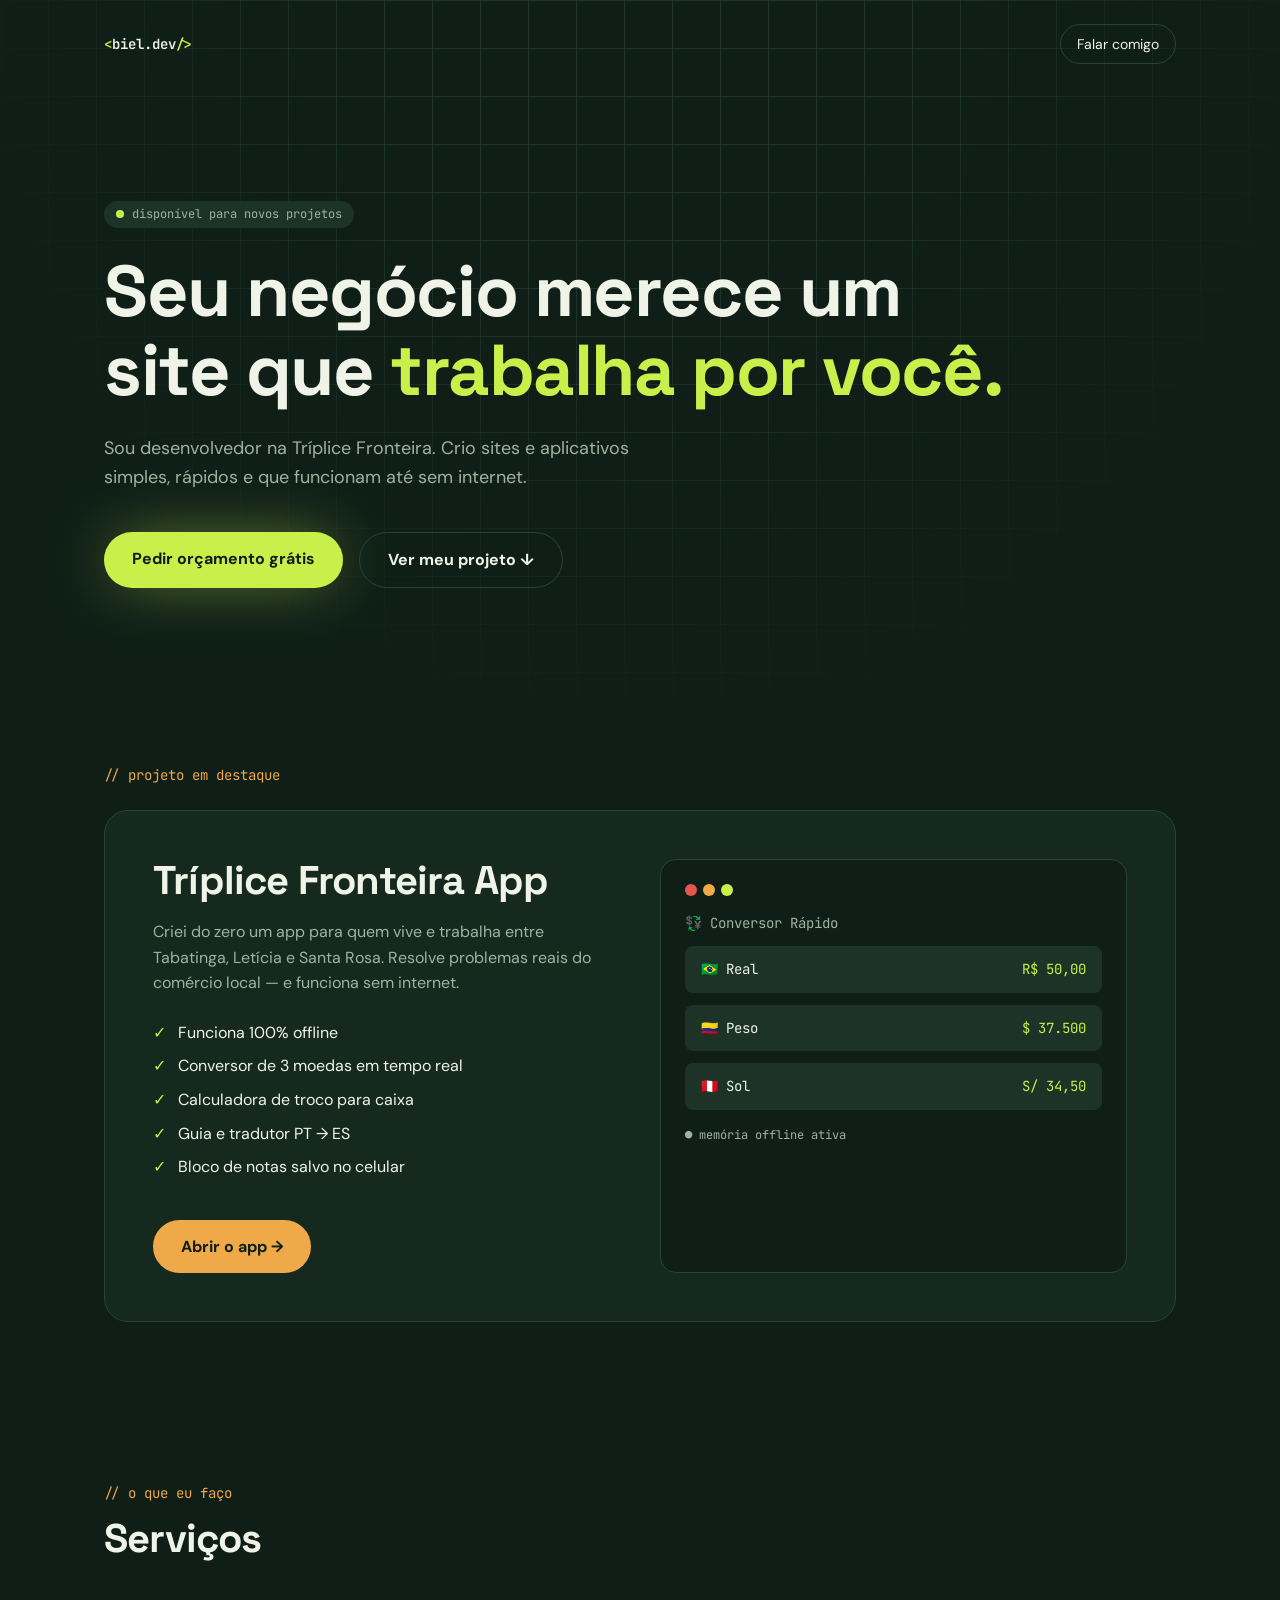
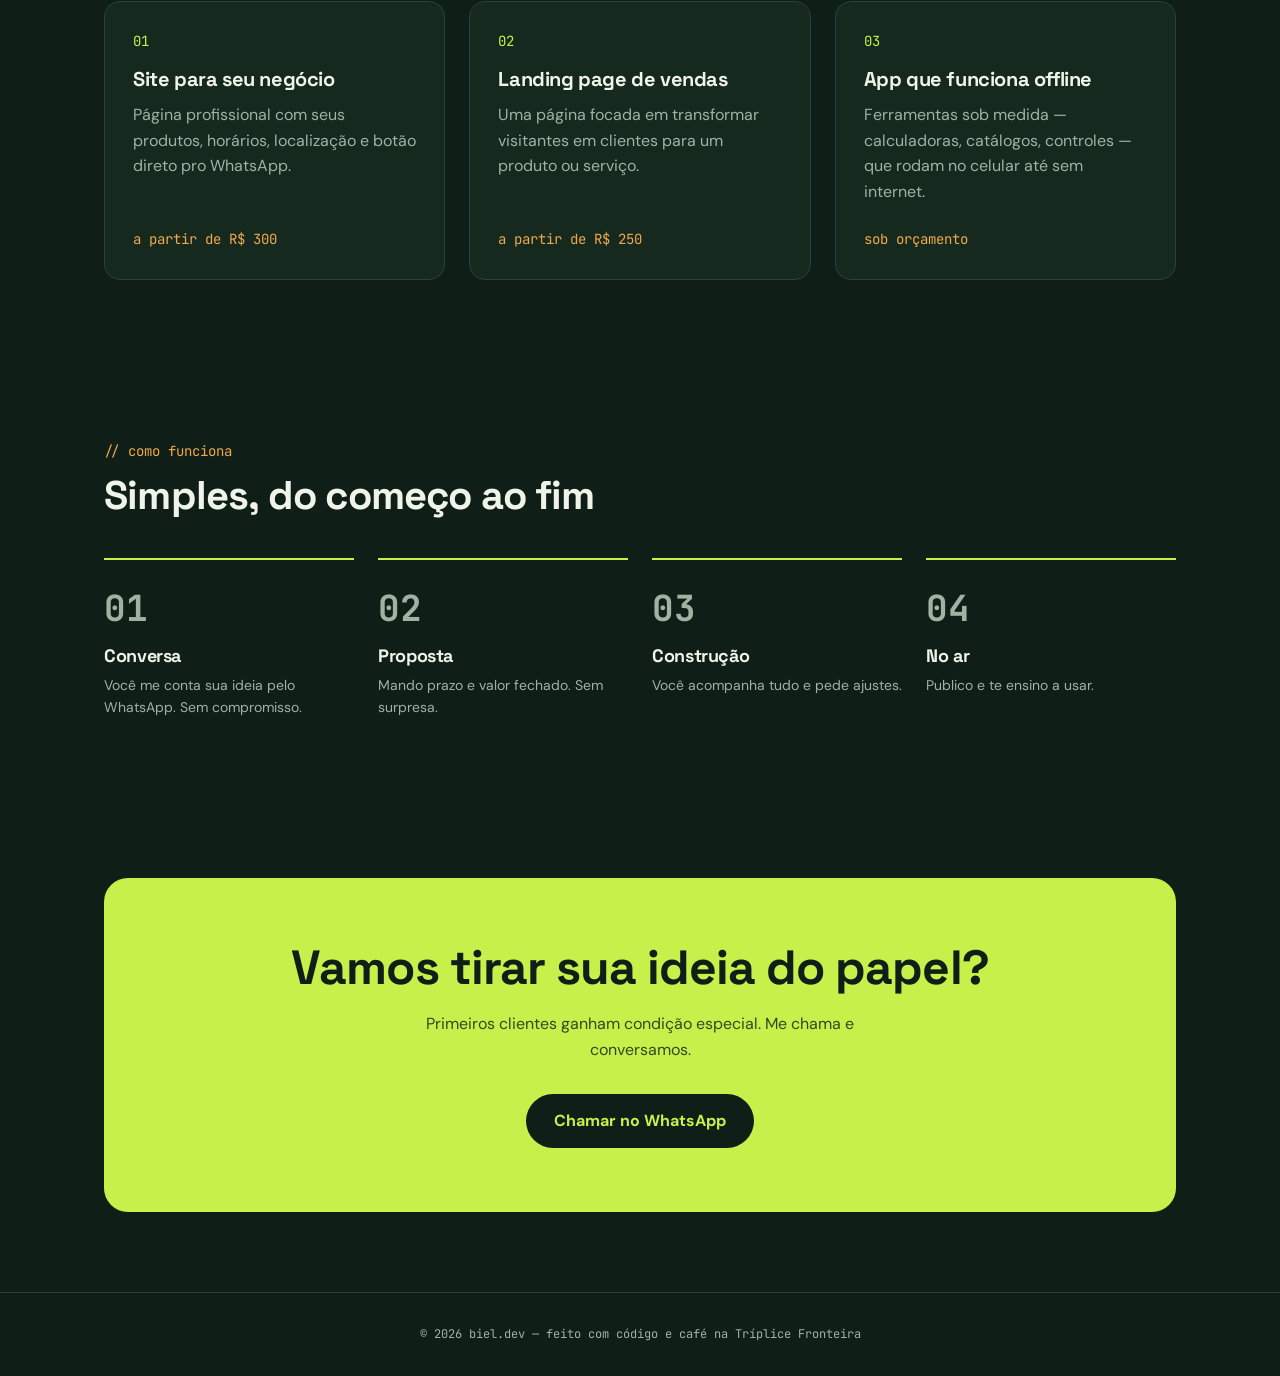
==== index.html @ ed5c32f6 "Add files via upload" ====
<!DOCTYPE html>
<html lang="pt-BR">
<head>
<meta charset="utf-8">
<meta name="viewport" content="width=device-width, initial-scale=1">
<title>Biel Dev — Sites e Apps para o seu negócio</title>
<meta name="description" content="Crio sites, landing pages e apps que funcionam até offline. Atendo comércios da Tríplice Fronteira e de todo o Brasil.">
<meta property="og:title" content="Biel Dev — Sites e Apps para o seu negócio">
<meta property="og:description" content="Sites, landing pages e apps rápidos, bonitos e que funcionam offline.">
<meta property="og:type" content="website">
<link rel="preconnect" href="https://fonts.googleapis.com">
<link rel="stylesheet" href="https://fonts.googleapis.com/css2?family=DM+Sans:wght@400;500;700&family=JetBrains+Mono:wght@400;600&family=Space+Grotesk:wght@500;700&display=swap">
<style>
:root{
  --bg:#0f1f18;--fg:#f0f4e8;--card:#16291f;--secondary:#1d3328;--muted:#9fb3a3;
  --primary:#c8f04a;--primary-fg:#0f1f18;--accent:#f0a948;--border:#2a4337;--danger:#e5564f;
}
*{box-sizing:border-box;margin:0;padding:0}
html{scroll-behavior:smooth}
body{background:var(--bg);color:var(--fg);font-family:"DM Sans",sans-serif;line-height:1.6;overflow-x:hidden}
h1,h2,h3{font-family:"Space Grotesk",sans-serif;letter-spacing:-.02em;line-height:1.1}
a{color:inherit;text-decoration:none}
.mono{font-family:"JetBrains Mono",monospace}
.wrap{max-width:1120px;margin:0 auto;padding-left:24px;padding-right:24px;position:relative}
.grid-bg{position:absolute;inset:0 0 auto 0;height:700px;pointer-events:none;
  background-image:linear-gradient(rgba(42,67,55,.6) 1px,transparent 1px),linear-gradient(90deg,rgba(42,67,55,.6) 1px,transparent 1px);
  background-size:48px 48px;-webkit-mask-image:radial-gradient(ellipse at top,#000 30%,transparent 75%);mask-image:radial-gradient(ellipse at top,#000 30%,transparent 75%)}
.p{color:var(--primary)}.a{color:var(--accent)}.m{color:var(--muted)}
header{display:flex;justify-content:space-between;align-items:center;padding-top:24px;padding-bottom:24px}
.btn{display:inline-block;border-radius:999px;font-weight:700;padding:14px 28px;transition:transform .2s,border-color .2s,color .2s}
.btn:hover{transform:scale(1.05)}
.btn-outline{border:1px solid var(--border)}
.btn-outline:hover{border-color:var(--accent);color:var(--accent);transform:none}
.btn-small{padding:8px 16px;font-weight:400;font-size:14px;border:1px solid var(--border)}
.btn-small:hover{border-color:var(--primary);color:var(--primary);transform:none}
.btn-primary{background:var(--primary);color:var(--primary-fg);box-shadow:0 0 60px -10px rgba(200,240,74,.55)}
.btn-accent{background:var(--accent);color:var(--primary-fg)}
.hero{padding-top:112px;padding-bottom:96px}
.badge{display:inline-flex;align-items:center;gap:8px;background:var(--secondary);border-radius:999px;padding:4px 12px;font-size:12px;color:var(--muted);margin-bottom:24px}
.dot{width:8px;height:8px;border-radius:50%;background:var(--primary);animation:pulse 2s infinite}
@keyframes pulse{50%{opacity:.4}}
.hero h1{font-size:clamp(40px,7vw,72px);max-width:900px}
.hero p.lead{margin-top:24px;max-width:560px;font-size:18px;color:var(--muted)}
.ctas{margin-top:40px;display:flex;flex-wrap:wrap;gap:16px}
section{padding-top:80px;padding-bottom:80px}
.label{font-size:14px;color:var(--accent)}
h2{font-size:clamp(30px,4vw,40px);margin-top:12px}
.project{margin-top:24px;display:grid;grid-template-columns:1fr 1fr;gap:40px;background:var(--card);border:1px solid var(--border);border-radius:24px;padding:48px}
.project ul{list-style:none;margin-top:24px}
.project li{display:flex;gap:12px;margin-bottom:8px}
.project li::before{content:"✓";color:var(--primary)}
.term{background:var(--bg);border:1px solid var(--border);border-radius:16px;padding:24px;font-size:14px}
.lights{display:flex;gap:6px;margin-bottom:16px}.lights span{width:12px;height:12px;border-radius:50%}
.row{display:flex;justify-content:space-between;background:var(--secondary);border-radius:8px;padding:12px 16px;margin-top:12px}
.cards{margin-top:40px;display:grid;grid-template-columns:repeat(3,1fr);gap:24px}
.card{display:flex;flex-direction:column;background:var(--card);border:1px solid var(--border);border-radius:16px;padding:28px;transition:transform .2s,border-color .2s}
.card:hover{transform:translateY(-4px);border-color:var(--primary)}
.card h3{font-size:20px;margin-top:16px}.card p.d{margin-top:12px;flex:1;color:var(--muted)}
.card .price{margin-top:24px;font-size:14px;color:var(--accent)}
.steps{margin-top:40px;display:grid;grid-template-columns:repeat(4,1fr);gap:24px}
.step{border-top:2px solid var(--primary);padding-top:20px}
.step .n{font-size:36px;font-weight:700;color:var(--muted)}
.step h3{font-size:18px;margin-top:8px}.step p{font-size:14px;color:var(--muted);margin-top:8px}
.cta{background:var(--primary);color:var(--primary-fg);border-radius:24px;padding:64px;text-align:center}
.cta h2{font-size:clamp(32px,5vw,48px);margin-top:0}
.cta p{max-width:520px;margin:16px auto 0;opacity:.8}
.cta .btn{margin-top:32px;background:var(--primary-fg);color:var(--primary)}
footer{border-top:1px solid var(--border);padding:32px 0;text-align:center;font-size:12px;color:var(--muted)}
@media(max-width:800px){
  .project{grid-template-columns:1fr;padding:32px}
  .cards{grid-template-columns:1fr}
  .steps{grid-template-columns:1fr 1fr}
  .hero{padding-top:64px}
  .cta{padding:40px 24px}
}
</style>
</head>
<body>
<div class="grid-bg"></div>

<header class="wrap">
  <span class="mono" style="font-size:14px;font-weight:600"><span class="p">&lt;</span>biel.dev<span class="p">/&gt;</span></span>
  <a class="btn btn-small" data-wa="Olá! Vi seu site e quero um orçamento.">Falar comigo</a>
</header>

<div class="wrap hero">
  <p class="badge mono"><span class="dot"></span> disponível para novos projetos</p>
  <h1>Seu negócio merece um site que <span class="p">trabalha por você.</span></h1>
  <p class="lead">Sou desenvolvedor na Tríplice Fronteira. Crio sites e aplicativos simples, rápidos e que funcionam até sem internet.</p>
  <div class="ctas">
    <a class="btn btn-primary" data-wa="Olá! Quero um orçamento para um site/app.">Pedir orçamento grátis</a>
    <a class="btn btn-outline" href="#projeto">Ver meu projeto ↓</a>
  </div>
</div>

<section id="projeto" class="wrap">
  <p class="label mono">// projeto em destaque</p>
  <div class="project">
    <div>
      <h2 style="margin-top:0">Tríplice Fronteira App</h2>
      <p class="m" style="margin-top:16px">Criei do zero um app para quem vive e trabalha entre Tabatinga, Letícia e Santa Rosa. Resolve problemas reais do comércio local — e funciona sem internet.</p>
      <ul>
        <li>Funciona 100% offline</li>
        <li>Conversor de 3 moedas em tempo real</li>
        <li>Calculadora de troco para caixa</li>
        <li>Guia e tradutor PT → ES</li>
        <li>Bloco de notas salvo no celular</li>
      </ul>
      <a class="btn btn-accent" style="margin-top:32px" href="https://bielxmc.github.io/triplice-fronteira-app/" target="_blank" rel="noreferrer">Abrir o app →</a>
    </div>
    <div class="term mono">
      <div class="lights"><span style="background:var(--danger)"></span><span style="background:var(--accent)"></span><span style="background:var(--primary)"></span></div>
      <p class="m">💱 Conversor Rápido</p>
      <div class="row"><span>🇧🇷 Real</span><span class="p">R$ 50,00</span></div>
      <div class="row"><span>🇨🇴 Peso</span><span class="p">$ 37.500</span></div>
      <div class="row"><span>🇵🇪 Sol</span><span class="p">S/ 34,50</span></div>
      <p class="m" style="margin-top:16px;font-size:12px">● memória offline ativa</p>
    </div>
  </div>
</section>

<section class="wrap">
  <p class="label mono">// o que eu faço</p>
  <h2>Serviços</h2>
  <div class="cards">
    <div class="card"><span class="mono p" style="font-size:14px">01</span><h3>Site para seu negócio</h3><p class="d">Página profissional com seus produtos, horários, localização e botão direto pro WhatsApp.</p><p class="price mono">a partir de R$ 300</p></div>
    <div class="card"><span class="mono p" style="font-size:14px">02</span><h3>Landing page de vendas</h3><p class="d">Uma página focada em transformar visitantes em clientes para um produto ou serviço.</p><p class="price mono">a partir de R$ 250</p></div>
    <div class="card"><span class="mono p" style="font-size:14px">03</span><h3>App que funciona offline</h3><p class="d">Ferramentas sob medida — calculadoras, catálogos, controles — que rodam no celular até sem internet.</p><p class="price mono">sob orçamento</p></div>
  </div>
</section>

<section class="wrap">
  <p class="label mono">// como funciona</p>
  <h2>Simples, do começo ao fim</h2>
  <div class="steps">
    <div class="step"><span class="n mono">01</span><h3>Conversa</h3><p>Você me conta sua ideia pelo WhatsApp. Sem compromisso.</p></div>
    <div class="step"><span class="n mono">02</span><h3>Proposta</h3><p>Mando prazo e valor fechado. Sem surpresa.</p></div>
    <div class="step"><span class="n mono">03</span><h3>Construção</h3><p>Você acompanha tudo e pede ajustes.</p></div>
    <div class="step"><span class="n mono">04</span><h3>No ar</h3><p>Publico e te ensino a usar.</p></div>
  </div>
</section>

<section class="wrap">
  <div class="cta">
    <h2>Vamos tirar sua ideia do papel?</h2>
    <p>Primeiros clientes ganham condição especial. Me chama e conversamos.</p>
    <a class="btn" data-wa="Olá! Quero tirar uma ideia do papel.">Chamar no WhatsApp</a>
  </div>
</section>

<footer class="mono">© <span id="ano"></span> biel.dev — feito com código e café na Tríplice Fronteira</footer>

<script>
  // Seu WhatsApp: 55 (Brasil) + 54 (DDD) + número
  const WHATSAPP = "5554991277226";
  document.querySelectorAll("[data-wa]").forEach(function (el) {
    el.href = "https://wa.me/" + WHATSAPP + "?text=" + encodeURIComponent(el.dataset.wa);
    el.target = "_blank";
    el.rel = "noreferrer";
  });
  document.getElementById("ano").textContent = new Date().getFullYear();
</script>
</body>
</html>
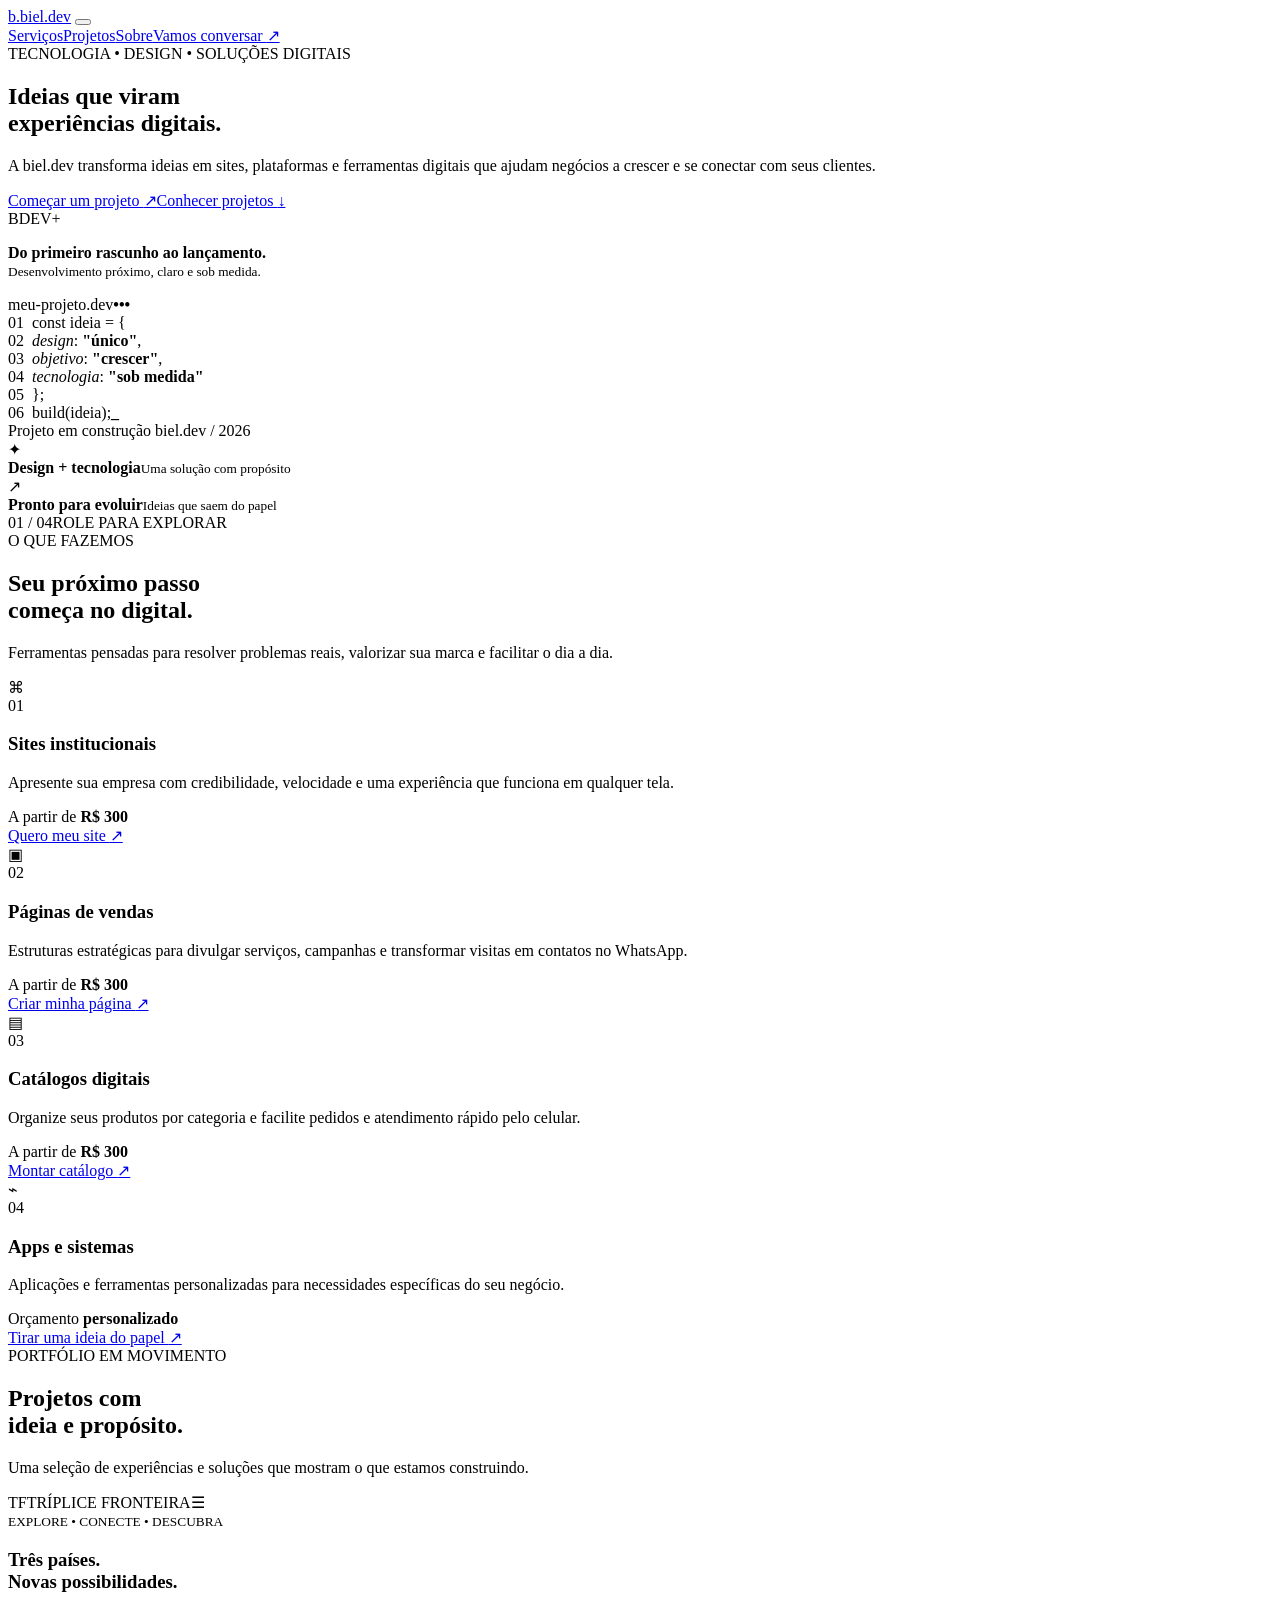
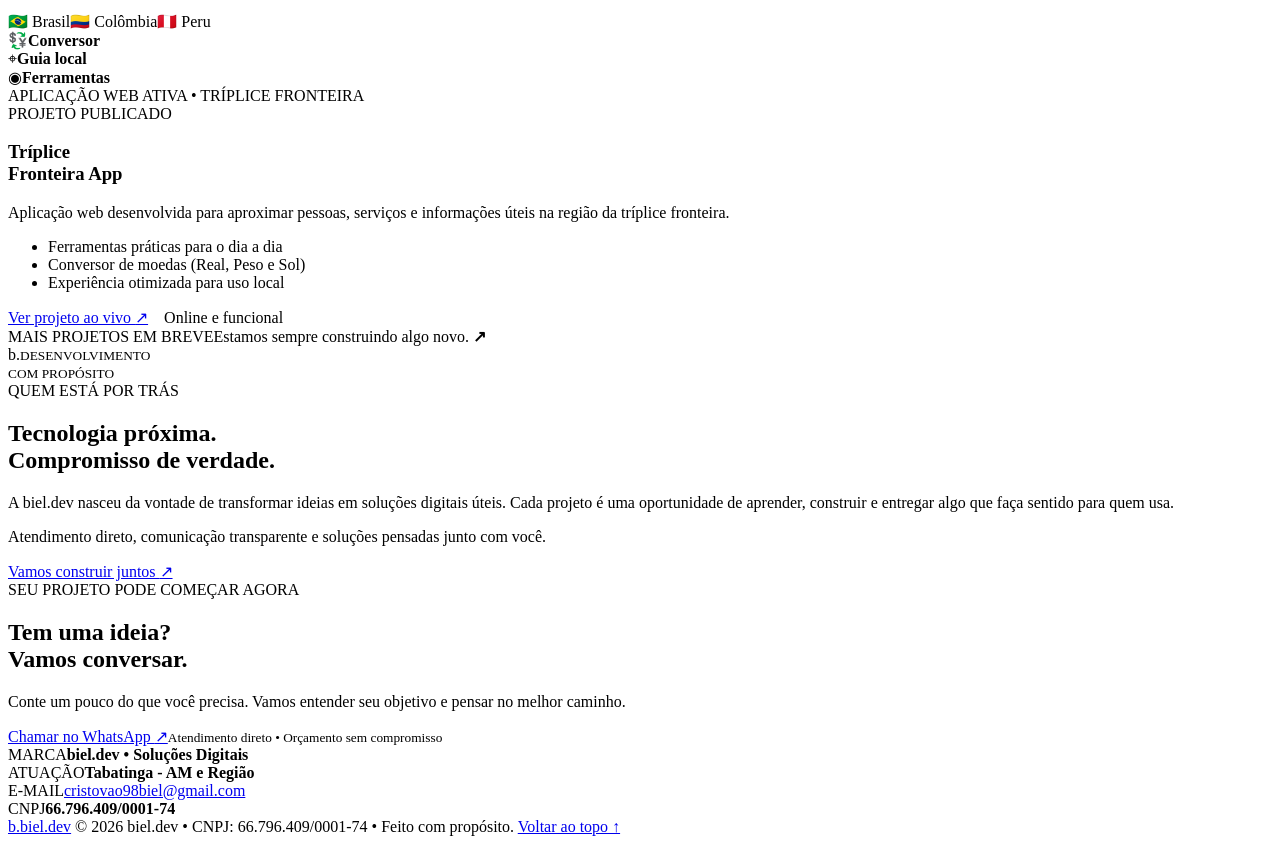
==== commit 9fb4a4a9: "Rename index (3).html to index.html" ====
--- a/index.html
+++ b/index.html
@@ -1,164 +1,102 @@
 <!DOCTYPE html>
 <html lang="pt-BR">
 <head>
-<meta charset="utf-8">
-<meta name="viewport" content="width=device-width, initial-scale=1">
-<title>Biel Dev — Sites e Apps para o seu negócio</title>
-<meta name="description" content="Crio sites, landing pages e apps que funcionam até offline. Atendo comércios da Tríplice Fronteira e de todo o Brasil.">
-<meta property="og:title" content="Biel Dev — Sites e Apps para o seu negócio">
-<meta property="og:description" content="Sites, landing pages e apps rápidos, bonitos e que funcionam offline.">
-<meta property="og:type" content="website">
-<link rel="preconnect" href="https://fonts.googleapis.com">
-<link rel="stylesheet" href="https://fonts.googleapis.com/css2?family=DM+Sans:wght@400;500;700&family=JetBrains+Mono:wght@400;600&family=Space+Grotesk:wght@500;700&display=swap">
-<style>
-:root{
-  --bg:#0f1f18;--fg:#f0f4e8;--card:#16291f;--secondary:#1d3328;--muted:#9fb3a3;
-  --primary:#c8f04a;--primary-fg:#0f1f18;--accent:#f0a948;--border:#2a4337;--danger:#e5564f;
-}
-*{box-sizing:border-box;margin:0;padding:0}
-html{scroll-behavior:smooth}
-body{background:var(--bg);color:var(--fg);font-family:"DM Sans",sans-serif;line-height:1.6;overflow-x:hidden}
-h1,h2,h3{font-family:"Space Grotesk",sans-serif;letter-spacing:-.02em;line-height:1.1}
-a{color:inherit;text-decoration:none}
-.mono{font-family:"JetBrains Mono",monospace}
-.wrap{max-width:1120px;margin:0 auto;padding-left:24px;padding-right:24px;position:relative}
-.grid-bg{position:absolute;inset:0 0 auto 0;height:700px;pointer-events:none;
-  background-image:linear-gradient(rgba(42,67,55,.6) 1px,transparent 1px),linear-gradient(90deg,rgba(42,67,55,.6) 1px,transparent 1px);
-  background-size:48px 48px;-webkit-mask-image:radial-gradient(ellipse at top,#000 30%,transparent 75%);mask-image:radial-gradient(ellipse at top,#000 30%,transparent 75%)}
-.p{color:var(--primary)}.a{color:var(--accent)}.m{color:var(--muted)}
-header{display:flex;justify-content:space-between;align-items:center;padding-top:24px;padding-bottom:24px}
-.btn{display:inline-block;border-radius:999px;font-weight:700;padding:14px 28px;transition:transform .2s,border-color .2s,color .2s}
-.btn:hover{transform:scale(1.05)}
-.btn-outline{border:1px solid var(--border)}
-.btn-outline:hover{border-color:var(--accent);color:var(--accent);transform:none}
-.btn-small{padding:8px 16px;font-weight:400;font-size:14px;border:1px solid var(--border)}
-.btn-small:hover{border-color:var(--primary);color:var(--primary);transform:none}
-.btn-primary{background:var(--primary);color:var(--primary-fg);box-shadow:0 0 60px -10px rgba(200,240,74,.55)}
-.btn-accent{background:var(--accent);color:var(--primary-fg)}
-.hero{padding-top:112px;padding-bottom:96px}
-.badge{display:inline-flex;align-items:center;gap:8px;background:var(--secondary);border-radius:999px;padding:4px 12px;font-size:12px;color:var(--muted);margin-bottom:24px}
-.dot{width:8px;height:8px;border-radius:50%;background:var(--primary);animation:pulse 2s infinite}
-@keyframes pulse{50%{opacity:.4}}
-.hero h1{font-size:clamp(40px,7vw,72px);max-width:900px}
-.hero p.lead{margin-top:24px;max-width:560px;font-size:18px;color:var(--muted)}
-.ctas{margin-top:40px;display:flex;flex-wrap:wrap;gap:16px}
-section{padding-top:80px;padding-bottom:80px}
-.label{font-size:14px;color:var(--accent)}
-h2{font-size:clamp(30px,4vw,40px);margin-top:12px}
-.project{margin-top:24px;display:grid;grid-template-columns:1fr 1fr;gap:40px;background:var(--card);border:1px solid var(--border);border-radius:24px;padding:48px}
-.project ul{list-style:none;margin-top:24px}
-.project li{display:flex;gap:12px;margin-bottom:8px}
-.project li::before{content:"✓";color:var(--primary)}
-.term{background:var(--bg);border:1px solid var(--border);border-radius:16px;padding:24px;font-size:14px}
-.lights{display:flex;gap:6px;margin-bottom:16px}.lights span{width:12px;height:12px;border-radius:50%}
-.row{display:flex;justify-content:space-between;background:var(--secondary);border-radius:8px;padding:12px 16px;margin-top:12px}
-.cards{margin-top:40px;display:grid;grid-template-columns:repeat(3,1fr);gap:24px}
-.card{display:flex;flex-direction:column;background:var(--card);border:1px solid var(--border);border-radius:16px;padding:28px;transition:transform .2s,border-color .2s}
-.card:hover{transform:translateY(-4px);border-color:var(--primary)}
-.card h3{font-size:20px;margin-top:16px}.card p.d{margin-top:12px;flex:1;color:var(--muted)}
-.card .price{margin-top:24px;font-size:14px;color:var(--accent)}
-.steps{margin-top:40px;display:grid;grid-template-columns:repeat(4,1fr);gap:24px}
-.step{border-top:2px solid var(--primary);padding-top:20px}
-.step .n{font-size:36px;font-weight:700;color:var(--muted)}
-.step h3{font-size:18px;margin-top:8px}.step p{font-size:14px;color:var(--muted);margin-top:8px}
-.cta{background:var(--primary);color:var(--primary-fg);border-radius:24px;padding:64px;text-align:center}
-.cta h2{font-size:clamp(32px,5vw,48px);margin-top:0}
-.cta p{max-width:520px;margin:16px auto 0;opacity:.8}
-.cta .btn{margin-top:32px;background:var(--primary-fg);color:var(--primary)}
-footer{border-top:1px solid var(--border);padding:32px 0;text-align:center;font-size:12px;color:var(--muted)}
-@media(max-width:800px){
-  .project{grid-template-columns:1fr;padding:32px}
-  .cards{grid-template-columns:1fr}
-  .steps{grid-template-columns:1fr 1fr}
-  .hero{padding-top:64px}
-  .cta{padding:40px 24px}
-}
-</style>
+  <meta charset="UTF-8">
+  <meta name="viewport" content="width=device-width, initial-scale=1.0">
+  <meta name="theme-color" content="#070b16">
+  <meta name="description" content="biel.dev — sites, páginas de alta conversão, catálogos digitais, aplicativos e sistemas sob medida.">
+  <title>biel.dev | Tecnologia que move negócios</title>
+  <link rel="preconnect" href="https://fonts.googleapis.com">
+  <link rel="preconnect" href="https://fonts.gstatic.com" crossorigin>
+  <link href="https://fonts.googleapis.com/css2?family=DM+Sans:wght@400;500;600;700&family=Space+Grotesk:wght@400;500;600;700&display=swap" rel="stylesheet">
+  <link rel="stylesheet" href="styles.css">
 </head>
 <body>
-<div class="grid-bg"></div>
+  <div class="ambient ambient-one"></div><div class="ambient ambient-two"></div>
+  <header class="site-header">
+    <a class="brand" href="#inicio" aria-label="biel.dev início"><span class="brand-mark">b<span>.</span></span><span>biel<span class="brand-dot">.dev</span></span></a>
+    <button class="menu-toggle" aria-label="Abrir menu" aria-expanded="false"><span></span><span></span></button>
+    <nav class="main-nav">
+      <a href="#servicos">Serviços</a><a href="#projetos">Projetos</a><a href="#sobre">Sobre</a><a href="#contato" class="nav-cta">Vamos conversar <span>↗</span></a>
+    </nav>
+  </header>
 
-<header class="wrap">
-  <span class="mono" style="font-size:14px;font-weight:600"><span class="p">&lt;</span>biel.dev<span class="p">/&gt;</span></span>
-  <a class="btn btn-small" data-wa="Olá! Vi seu site e quero um orçamento.">Falar comigo</a>
-</header>
+  <main>
+    <section class="hero section-wrap" id="inicio">
+      <div class="hero-copy">
+        <div class="eyebrow"><span class="status-dot"></span> TECNOLOGIA • DESIGN • SOLUÇÕES DIGITAIS</div>
+        <h1>Ideias que viram<br><span class="gradient-text">experiências digitais.</span></h1>
+        <p class="hero-lead">A biel.dev transforma ideias em sites, plataformas e ferramentas digitais que ajudam negócios a crescer e se conectar com seus clientes.</p>
+        <div class="hero-actions"><a class="button button-primary" href="#contato">Começar um projeto <span>↗</span></a><a class="text-link" href="#projetos">Conhecer projetos <span>↓</span></a></div>
+        <div class="hero-proof"><div class="proof-avatars"><span>B</span><span>DEV</span><span>+</span></div><p><strong>Do primeiro rascunho ao lançamento.</strong><br><small>Desenvolvimento próximo, claro e sob medida.</small></p></div>
+      </div>
+      <div class="hero-art" aria-label="Ilustração de interface digital">
+        <div class="orbit orbit-a"></div><div class="orbit orbit-b"></div>
+        <div class="code-window">
+          <div class="window-top"><div class="window-dots"><i></i><i></i><i></i></div><span>meu-projeto.dev</span><b>•••</b></div>
+          <div class="code-content"><div class="code-line muted">01&nbsp; <span>const</span> ideia = {</div><div class="code-line indent">02&nbsp; <em>design</em>: <strong>"único"</strong>,</div><div class="code-line indent">03&nbsp; <em>objetivo</em>: <strong>"crescer"</strong>,</div><div class="code-line indent">04&nbsp; <em>tecnologia</em>: <strong>"sob medida"</strong></div><div class="code-line">05&nbsp; };</div><div class="code-line blank"> </div><div class="code-line">06&nbsp; <span>build</span>(ideia);<b class="cursor">_</b></div></div>
+          <div class="window-footer"><span><i></i> Projeto em construção</span><span> biel.dev / 2026</span></div>
+        </div>
+        <div class="floating-card card-top"><span class="mini-icon">✦</span><div><b>Design + tecnologia</b><small>Uma solução com propósito</small></div></div>
+        <div class="floating-card card-bottom"><span class="pulse-icon">↗</span><div><b>Pronto para evoluir</b><small>Ideias que saem do papel</small></div></div>
+        <div class="hero-glow"></div>
+      </div>
+      <div class="hero-bottom"><span>01 / 04</span><span class="scroll-line"></span><span>ROLE PARA EXPLORAR</span></div>
+    </section>
 
-<div class="wrap hero">
-  <p class="badge mono"><span class="dot"></span> disponível para novos projetos</p>
-  <h1>Seu negócio merece um site que <span class="p">trabalha por você.</span></h1>
-  <p class="lead">Sou desenvolvedor na Tríplice Fronteira. Crio sites e aplicativos simples, rápidos e que funcionam até sem internet.</p>
-  <div class="ctas">
-    <a class="btn btn-primary" data-wa="Olá! Quero um orçamento para um site/app.">Pedir orçamento grátis</a>
-    <a class="btn btn-outline" href="#projeto">Ver meu projeto ↓</a>
-  </div>
-</div>
+    <section class="services section-wrap" id="servicos">
+      <div class="section-heading"><div><div class="eyebrow">O QUE FAZEMOS</div><h2>Seu próximo passo<br><span class="muted-heading">começa no digital.</span></h2></div><p>Ferramentas pensadas para resolver problemas reais, valorizar sua marca e facilitar o dia a dia.</p></div>
+      <div class="service-grid">
+        <article class="service-card"><div class="service-icon">⌘</div><div class="service-number">01</div><h3>Sites institucionais</h3><p>Apresente sua empresa com credibilidade, velocidade e uma experiência que funciona em qualquer tela.</p><div class="service-price">A partir de <strong>R$ 300</strong></div><a href="#contato" class="card-link">Quero meu site <span>↗</span></a></article>
+        <article class="service-card featured"><div class="service-icon">▣</div><div class="service-number">02</div><h3>Páginas de vendas</h3><p>Estruturas estratégicas para divulgar serviços, campanhas e transformar visitas em contatos no WhatsApp.</p><div class="service-price">A partir de <strong>R$ 300</strong></div><a href="#contato" class="card-link">Criar minha página <span>↗</span></a></article>
+        <article class="service-card"><div class="service-icon">▤</div><div class="service-number">03</div><h3>Catálogos digitais</h3><p>Organize seus produtos por categoria e facilite pedidos e atendimento rápido pelo celular.</p><div class="service-price">A partir de <strong>R$ 300</strong></div><a href="#contato" class="card-link">Montar catálogo <span>↗</span></a></article>
+        <article class="service-card"><div class="service-icon">⌁</div><div class="service-number">04</div><h3>Apps e sistemas</h3><p>Aplicações e ferramentas personalizadas para necessidades específicas do seu negócio.</p><div class="service-price">Orçamento <strong>personalizado</strong></div><a href="#contato" class="card-link">Tirar uma ideia do papel <span>↗</span></a></article>
+      </div>
+    </section>
 
-<section id="projeto" class="wrap">
-  <p class="label mono">// projeto em destaque</p>
-  <div class="project">
-    <div>
-      <h2 style="margin-top:0">Tríplice Fronteira App</h2>
-      <p class="m" style="margin-top:16px">Criei do zero um app para quem vive e trabalha entre Tabatinga, Letícia e Santa Rosa. Resolve problemas reais do comércio local — e funciona sem internet.</p>
-      <ul>
-        <li>Funciona 100% offline</li>
-        <li>Conversor de 3 moedas em tempo real</li>
-        <li>Calculadora de troco para caixa</li>
-        <li>Guia e tradutor PT → ES</li>
-        <li>Bloco de notas salvo no celular</li>
-      </ul>
-      <a class="btn btn-accent" style="margin-top:32px" href="https://bielxmc.github.io/triplice-fronteira-app/" target="_blank" rel="noreferrer">Abrir o app →</a>
-    </div>
-    <div class="term mono">
-      <div class="lights"><span style="background:var(--danger)"></span><span style="background:var(--accent)"></span><span style="background:var(--primary)"></span></div>
-      <p class="m">💱 Conversor Rápido</p>
-      <div class="row"><span>🇧🇷 Real</span><span class="p">R$ 50,00</span></div>
-      <div class="row"><span>🇨🇴 Peso</span><span class="p">$ 37.500</span></div>
-      <div class="row"><span>🇵🇪 Sol</span><span class="p">S/ 34,50</span></div>
-      <p class="m" style="margin-top:16px;font-size:12px">● memória offline ativa</p>
-    </div>
-  </div>
-</section>
+    <section class="projects section-wrap" id="projetos">
+      <div class="section-heading"><div><div class="eyebrow">PORTFÓLIO EM MOVIMENTO</div><h2>Projetos com<br><span class="muted-heading">ideia e propósito.</span></h2></div><p>Uma seleção de experiências e soluções que mostram o que estamos construindo.</p></div>
+      <article class="project-feature">
+        <div class="project-visual">
+          <div class="app-preview">
+            <div class="app-top"><span class="app-logo">TF</span><span>TRÍPLICE FRONTEIRA</span><span class="app-menu">☰</span></div>
+            <div class="app-main"><small>EXPLORE • CONECTE • DESCUBRA</small><h3>Três países.<br><b>Novas possibilidades.</b></h3><div class="app-pills"><span>🇧🇷 Brasil</span><span>🇨🇴 Colômbia</span><span>🇵🇪 Peru</span></div><div class="app-tools"><div>💱<b>Conversor</b></div><div>⌖<b>Guia local</b></div><div>◉<b>Ferramentas</b></div></div></div>
+          </div>
+          <div class="visual-caption">APLICAÇÃO WEB ATIVA • TRÍPLICE FRONTEIRA</div>
+        </div>
+        <div class="project-info">
+          <div class="project-tag">PROJETO PUBLICADO</div>
+          <h3>Tríplice<br><span class="gradient-text">Fronteira App</span></h3>
+          <p>Aplicação web desenvolvida para aproximar pessoas, serviços e informações úteis na região da tríplice fronteira.</p>
+          <ul>
+            <li>Ferramentas práticas para o dia a dia</li>
+            <li>Conversor de moedas (Real, Peso e Sol)</li>
+            <li>Experiência otimizada para uso local</li>
+          </ul>
+          <div style="display:flex; flex-wrap:wrap; align-items:center; gap:16px; margin-top:8px;">
+            <a class="button button-primary" href="https://bielxmc.github.io/triplice-fronteira-app/" target="_blank" rel="noopener">Ver projeto ao vivo <span>↗</span></a>
+            <span class="project-status"><i></i> Online e funcional</span>
+          </div>
+        </div>
+      </article>
+      <div class="project-note"><span>MAIS PROJETOS EM BREVE</span><span>Estamos sempre construindo algo novo. <b>↗</b></span></div>
+    </section>
 
-<section class="wrap">
-  <p class="label mono">// o que eu faço</p>
-  <h2>Serviços</h2>
-  <div class="cards">
-    <div class="card"><span class="mono p" style="font-size:14px">01</span><h3>Site para seu negócio</h3><p class="d">Página profissional com seus produtos, horários, localização e botão direto pro WhatsApp.</p><p class="price mono">a partir de R$ 300</p></div>
-    <div class="card"><span class="mono p" style="font-size:14px">02</span><h3>Landing page de vendas</h3><p class="d">Uma página focada em transformar visitantes em clientes para um produto ou serviço.</p><p class="price mono">a partir de R$ 250</p></div>
-    <div class="card"><span class="mono p" style="font-size:14px">03</span><h3>App que funciona offline</h3><p class="d">Ferramentas sob medida — calculadoras, catálogos, controles — que rodam no celular até sem internet.</p><p class="price mono">sob orçamento</p></div>
-  </div>
-</section>
+    <section class="about section-wrap" id="sobre">
+      <div class="about-mark"><span>b<span>.</span></span><small>DESENVOLVIMENTO<br>COM PROPÓSITO</small></div>
+      <div class="about-copy"><div class="eyebrow">QUEM ESTÁ POR TRÁS</div><h2>Tecnologia próxima.<br><span class="muted-heading">Compromisso de verdade.</span></h2><p>A biel.dev nasceu da vontade de transformar ideias em soluções digitais úteis. Cada projeto é uma oportunidade de aprender, construir e entregar algo que faça sentido para quem usa.</p><p>Atendimento direto, comunicação transparente e soluções pensadas junto com você.</p><a href="#contato" class="text-link">Vamos construir juntos <span>↗</span></a></div>
+    </section>
 
-<section class="wrap">
-  <p class="label mono">// como funciona</p>
-  <h2>Simples, do começo ao fim</h2>
-  <div class="steps">
-    <div class="step"><span class="n mono">01</span><h3>Conversa</h3><p>Você me conta sua ideia pelo WhatsApp. Sem compromisso.</p></div>
-    <div class="step"><span class="n mono">02</span><h3>Proposta</h3><p>Mando prazo e valor fechado. Sem surpresa.</p></div>
-    <div class="step"><span class="n mono">03</span><h3>Construção</h3><p>Você acompanha tudo e pede ajustes.</p></div>
-    <div class="step"><span class="n mono">04</span><h3>No ar</h3><p>Publico e te ensino a usar.</p></div>
-  </div>
-</section>
-
-<section class="wrap">
-  <div class="cta">
-    <h2>Vamos tirar sua ideia do papel?</h2>
-    <p>Primeiros clientes ganham condição especial. Me chama e conversamos.</p>
-    <a class="btn" data-wa="Olá! Quero tirar uma ideia do papel.">Chamar no WhatsApp</a>
-  </div>
-</section>
-
-<footer class="mono">© <span id="ano"></span> biel.dev — feito com código e café na Tríplice Fronteira</footer>
-
-<script>
-  // Seu WhatsApp: 55 (Brasil) + 54 (DDD) + número
-  const WHATSAPP = "5554991277226";
-  document.querySelectorAll("[data-wa]").forEach(function (el) {
-    el.href = "https://wa.me/" + WHATSAPP + "?text=" + encodeURIComponent(el.dataset.wa);
-    el.target = "_blank";
-    el.rel = "noreferrer";
-  });
-  document.getElementById("ano").textContent = new Date().getFullYear();
-</script>
+    <section class="contact section-wrap" id="contato">
+      <div class="contact-panel"><div class="eyebrow"><span class="status-dot"></span> SEU PROJETO PODE COMEÇAR AGORA</div><h2>Tem uma ideia?<br><span class="gradient-text">Vamos conversar.</span></h2><p>Conte um pouco do que você precisa. Vamos entender seu objetivo e pensar no melhor caminho.</p><a class="button button-primary" id="whatsapp-link" href="https://wa.me/5554991277226?text=Ol%C3%A1%2C%20biel.dev!%20Quero%20conversar%20sobre%20um%20projeto." target="_blank" rel="noopener">Chamar no WhatsApp <span>↗</span></a><small class="contact-hint">Atendimento direto • Orçamento sem compromisso</small></div>
+      <div class="contact-side"><div><span class="contact-label">MARCA</span><strong>biel.dev • Soluções Digitais</strong></div><div><span class="contact-label">ATUAÇÃO</span><strong>Tabatinga - AM e Região</strong></div><div><span class="contact-label">E-MAIL</span><a href="mailto:cristovao98biel@gmail.com">cristovao98biel@gmail.com</a></div><div><span class="contact-label">CNPJ</span><strong>66.796.409/0001-74</strong></div></div>
+    </section>
+  </main>
+  <footer class="site-footer">
+    <a class="brand" href="#inicio"><span class="brand-mark">b<span>.</span></span><span>biel<span class="brand-dot">.dev</span></span></a>
+    <span>© <span id="year">2026</span> biel.dev • CNPJ: 66.796.409/0001-74 • Feito com propósito.</span>
+    <a href="#inicio">Voltar ao topo ↑</a>
+  </footer>
+  <script src="script.js"></script>
 </body>
 </html>
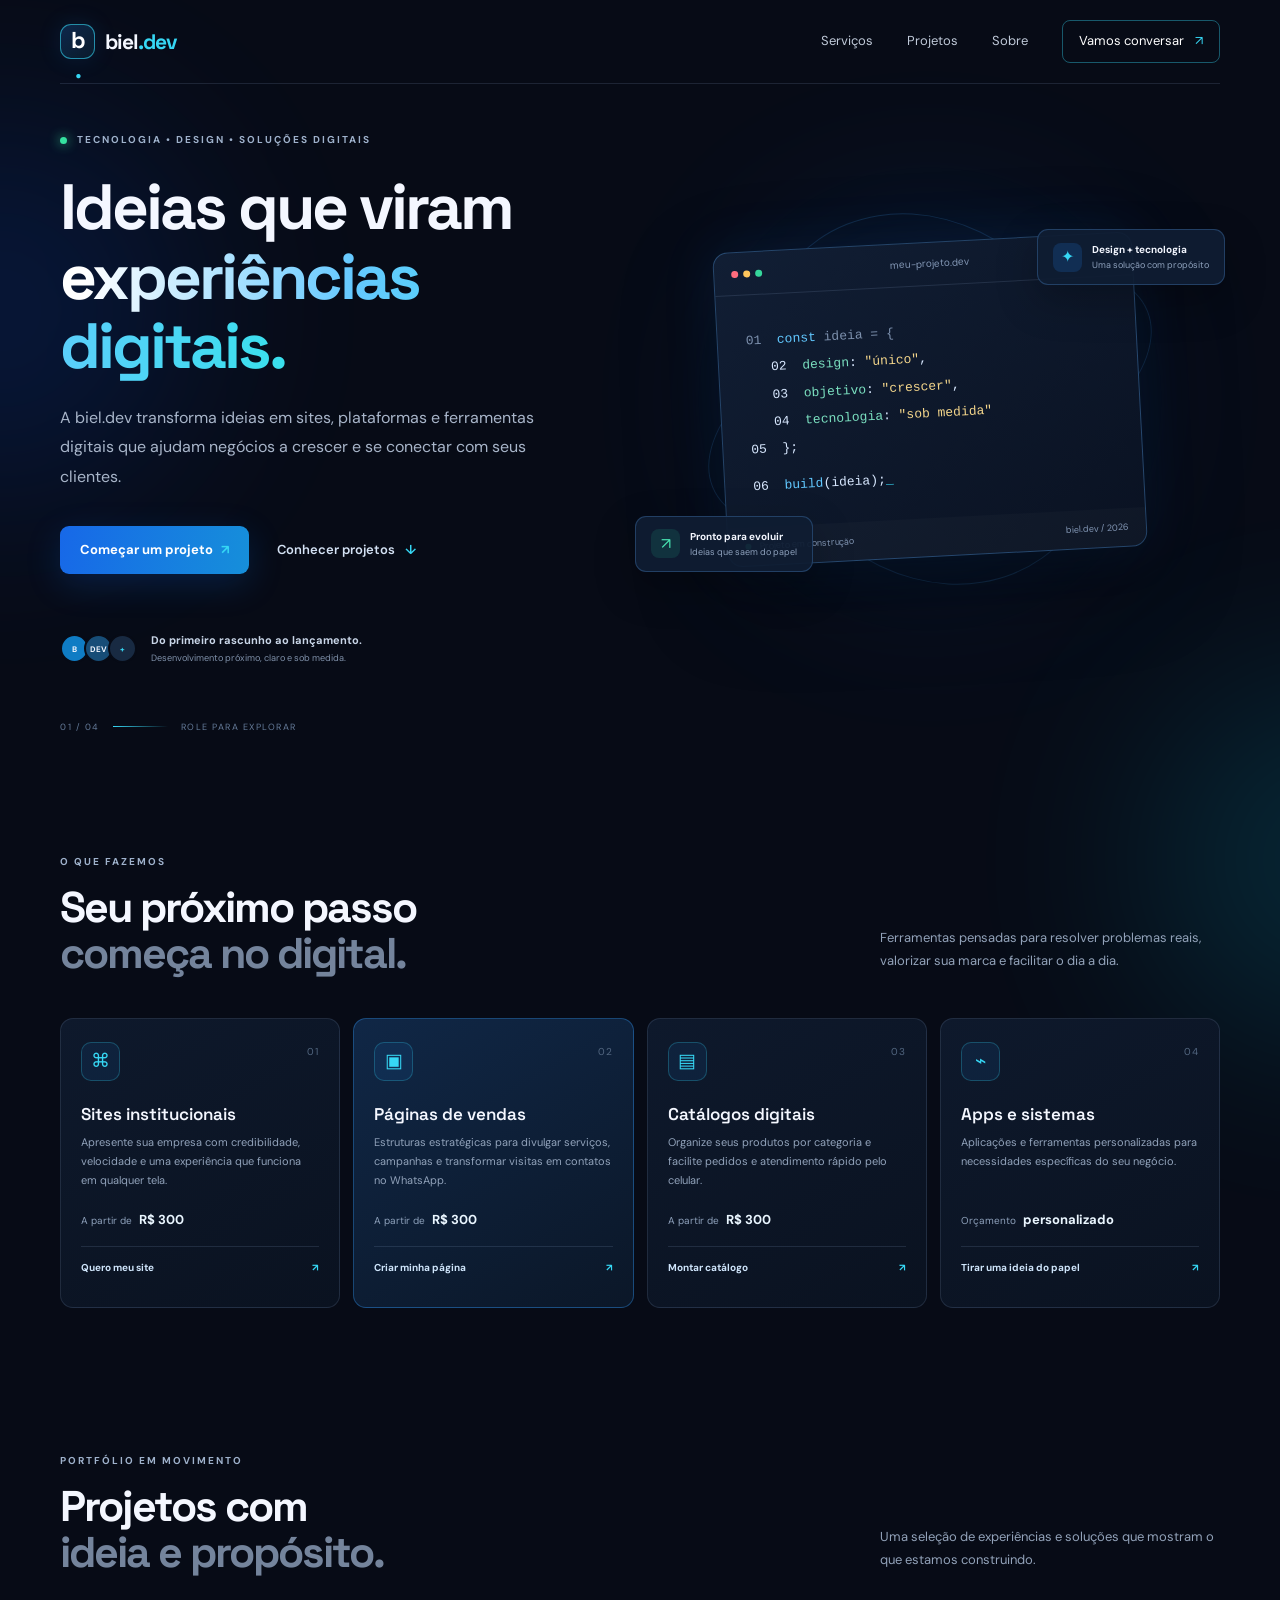
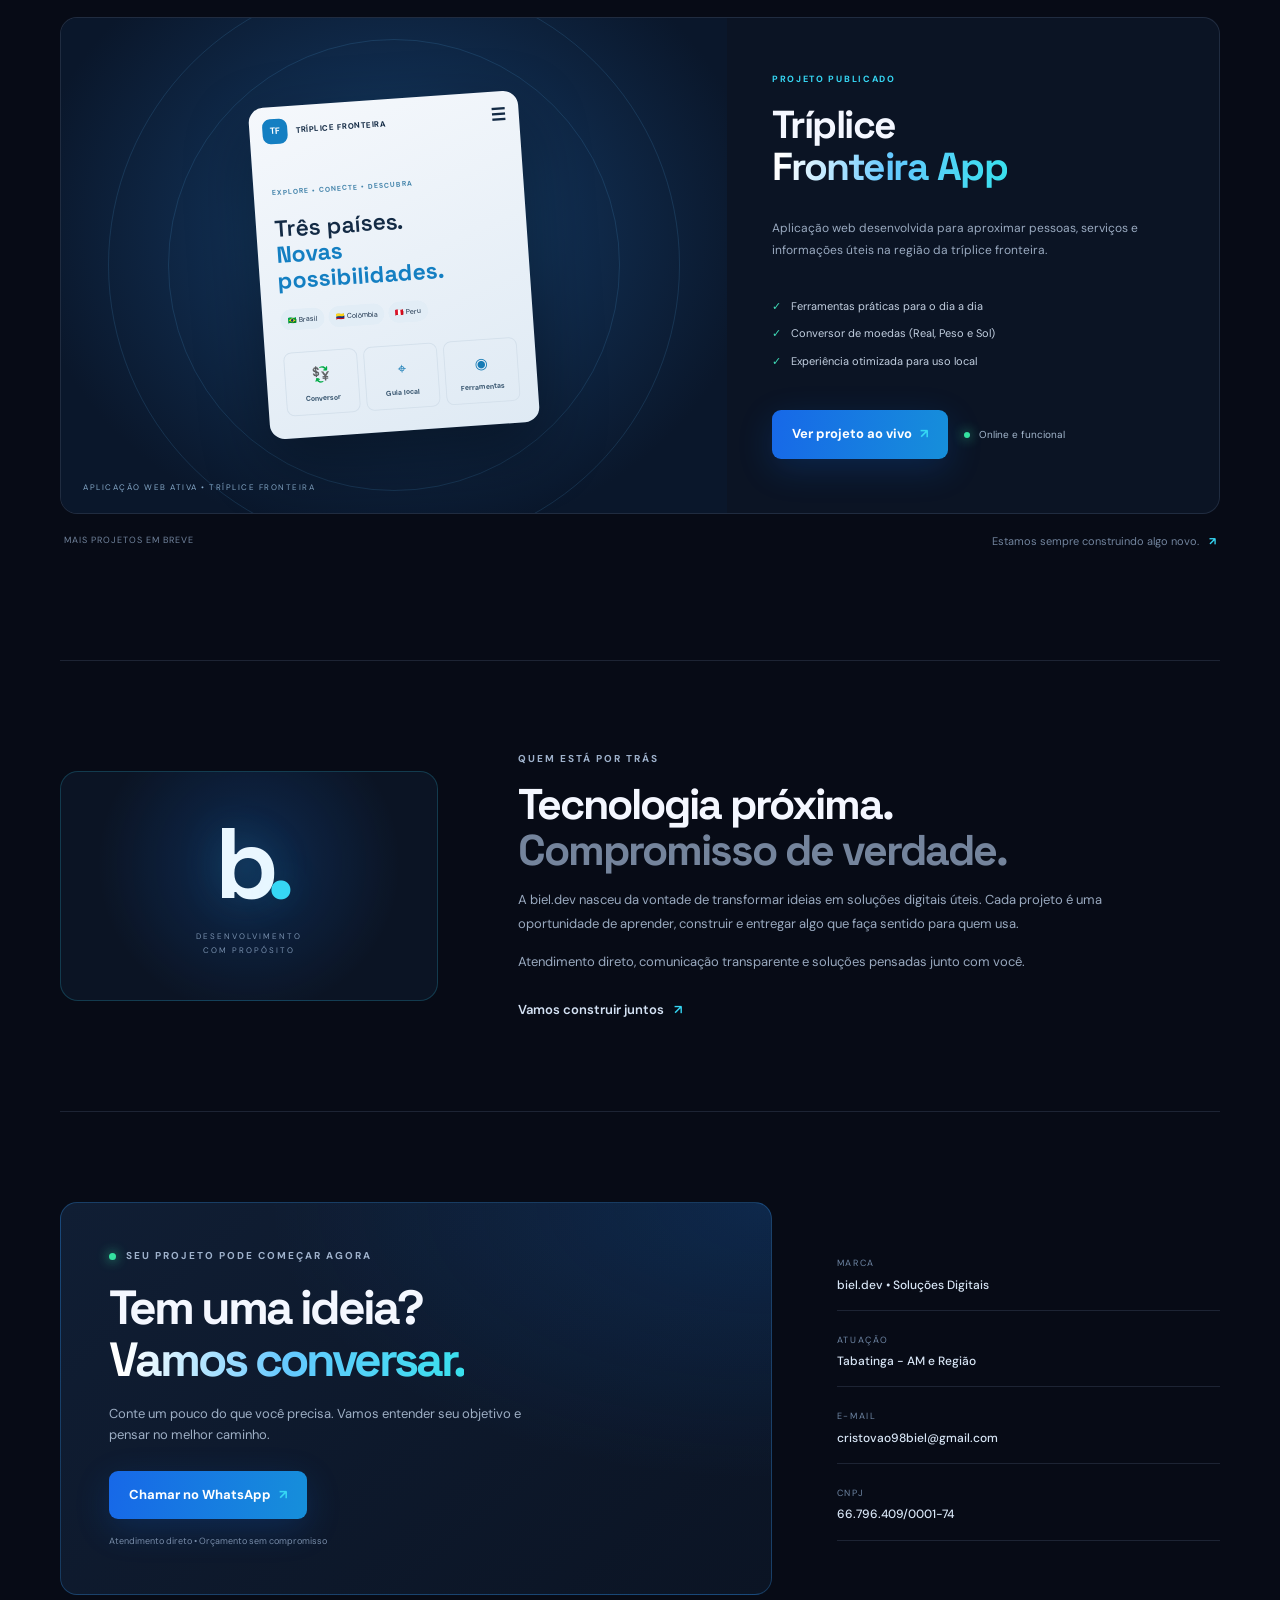
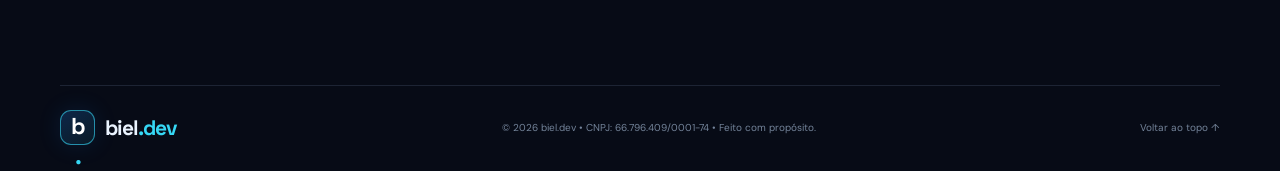
==== commit 7d9abb85: "Update index.html" ====
--- a/index.html
+++ b/index.html
@@ -6,6 +6,7 @@
   <meta name="theme-color" content="#070b16">
   <meta name="description" content="biel.dev — sites, páginas de alta conversão, catálogos digitais, aplicativos e sistemas sob medida.">
   <title>biel.dev | Tecnologia que move negócios</title>
+  <link rel="icon" type="image/png" href="favicon.png">
   <link rel="preconnect" href="https://fonts.googleapis.com">
   <link rel="preconnect" href="https://fonts.gstatic.com" crossorigin>
   <link href="https://fonts.googleapis.com/css2?family=DM+Sans:wght@400;500;600;700&family=Space+Grotesk:wght@400;500;600;700&display=swap" rel="stylesheet">
--- a/styles.css
+++ b/styles.css
@@ -0,0 +1 @@
+*{box-sizing:border-box} :root{--bg:#070b16;--panel:#0c1425;--panel2:#101c31;--text:#f4f7ff;--muted:#9aa8bd;--blue:#2589ff;--cyan:#36d7f4;--line:rgba(151,180,220,.15)}html{scroll-behavior:smooth;scroll-padding-top:90px}body{margin:0;background:var(--bg);color:var(--text);font-family:"DM Sans",sans-serif;line-height:1.6;overflow-x:hidden}a{color:inherit;text-decoration:none}.ambient{position:absolute;pointer-events:none;filter:blur(100px);opacity:.15;border-radius:50%;z-index:-1}.ambient-one{width:380px;height:380px;background:#075cff;top:120px;left:-190px}.ambient-two{width:360px;height:360px;background:#00c9e8;top:680px;right:-230px}.section-wrap{width:min(1160px,calc(100% - 48px));margin-inline:auto}.site-header{height:84px;width:min(1160px,calc(100% - 48px));margin:auto;display:flex;align-items:center;justify-content:space-between;border-bottom:1px solid var(--line);position:relative;z-index:20}.brand{display:flex;align-items:center;gap:10px;font:700 21px "Space Grotesk",sans-serif;letter-spacing:-1px}.brand-mark{width:35px;height:35px;border:1px solid rgba(54,215,244,.6);border-radius:11px;display:grid;place-items:center;color:#fff;font-size:23px;background:linear-gradient(145deg,rgba(37,137,255,.22),rgba(54,215,244,.08));box-shadow:0 0 24px rgba(37,137,255,.12)}.brand-mark span,.brand-dot{color:var(--cyan)}.main-nav{display:flex;align-items:center;gap:34px;font-size:13px;color:#c0cad9}.main-nav a:hover,.text-link:hover{color:var(--cyan)}.main-nav .nav-cta{border:1px solid rgba(54,215,244,.38);padding:10px 16px;border-radius:8px;color:#fff}.nav-cta span,.button span{color:var(--cyan);margin-left:8px}.menu-toggle{display:none}.hero{min-height:670px;display:grid;grid-template-columns:1fr 1fr;align-items:center;position:relative;padding-top:35px;padding-bottom:75px}.eyebrow{font-size:10px;letter-spacing:2px;font-weight:700;color:#9fb2cc;display:flex;align-items:center;gap:10px}.status-dot,.project-status i{width:7px;height:7px;background:#35e1a0;border-radius:50%;box-shadow:0 0 12px #35e1a0}.hero h1,.section-heading h2,.about h2,.contact h2{font:700 clamp(42px,5vw,66px)/1.08 "Space Grotesk",sans-serif;letter-spacing:-3px;margin:25px 0 22px}.gradient-text{background:linear-gradient(95deg,#fff 5%,#65c9ff 50%,#39e0ed 100%);-webkit-background-clip:text;background-clip:text;color:transparent}.hero-lead{color:#a8b5c9;max-width:510px;font-size:16px;line-height:1.85}.hero-actions{display:flex;align-items:center;gap:28px;margin-top:34px}.button{display:inline-flex;align-items:center;justify-content:center;padding:14px 20px;border-radius:9px;font-size:13px;font-weight:700;transition:.2s}.button-primary{background:linear-gradient(100deg,#1768e8,#168fda);box-shadow:0 10px 35px rgba(16,112,236,.2);color:#fff}.button-primary:hover{transform:translateY(-3px);box-shadow:0 14px 38px rgba(16,112,236,.34)}.text-link{font-size:13px;color:#d4e2f4;font-weight:600}.text-link span{color:var(--cyan);padding-left:7px}.hero-proof{display:flex;align-items:center;gap:14px;margin-top:58px}.proof-avatars{display:flex}.proof-avatars span{width:29px;height:29px;border-radius:50%;border:2px solid var(--bg);background:#173d69;display:grid;place-items:center;margin-left:-5px;font-size:8px;font-weight:700}.proof-avatars span:first-child{margin-left:0;background:#0f7cc4}.proof-avatars span:nth-child(2){background:#174d77}.proof-avatars span:last-child{background:#182a42;color:var(--cyan)}.hero-proof p{font-size:11px;line-height:1.5;color:#c9d6e8;margin:0}.hero-proof small{color:#7f90a9}.hero-art{height:450px;position:relative;display:grid;place-items:center}.hero-glow{position:absolute;width:320px;height:320px;border-radius:50%;background:#0879ff;filter:blur(100px);opacity:.17;z-index:-1}.orbit{position:absolute;border:1px solid rgba(68,164,255,.18);border-radius:50%;transform:rotate(-22deg)}.orbit-a{width:470px;height:220px}.orbit-b{width:390px;height:330px;transform:rotate(55deg)}.code-window{width:min(420px,90%);background:linear-gradient(145deg,#111e34,#0a1222);border:1px solid rgba(94,175,255,.3);border-radius:15px;box-shadow:0 30px 90px rgba(0,0,0,.45),0 0 55px rgba(23,124,255,.12);overflow:hidden;transform:rotate(-3deg);z-index:2}.window-top,.window-footer{height:43px;display:flex;align-items:center;justify-content:space-between;padding:0 17px;color:#8296b4;font-size:10px;border-bottom:1px solid var(--line)}.window-dots{display:flex;gap:5px}.window-dots i{width:7px;height:7px;border-radius:50%;background:#ff6c7d}.window-dots i:nth-child(2){background:#ffc65c}.window-dots i:nth-child(3){background:#36d79b}.window-top b{letter-spacing:2px}.code-content{padding:32px 28px 26px;font:13px/2.1 ui-monospace,monospace;color:#d8e8ff}.code-line span{color:#61c8ff}.code-line em{color:#7be0c0;font-style:normal}.code-line strong{color:#f4d68b;font-weight:500}.code-line.muted{color:#7d91ae}.code-line.indent{padding-left:24px}.code-line.blank{height:10px}.cursor{color:var(--cyan);animation:blink 1s infinite}.window-footer{height:38px;border:0;background:rgba(255,255,255,.02);font-size:9px}.window-footer i{display:inline-block;width:6px;height:6px;background:#39dba0;border-radius:50%;margin-right:6px}.floating-card{position:absolute;display:flex;align-items:center;gap:10px;background:rgba(15,29,50,.94);border:1px solid rgba(91,170,255,.25);padding:12px 15px;border-radius:11px;box-shadow:0 15px 40px rgba(0,0,0,.25);z-index:3}.floating-card b,.floating-card small{display:block}.floating-card b{font-size:10px}.floating-card small{font-size:9px;color:#8ea1bc}.card-top{top:55px;right:-5px}.card-bottom{bottom:52px;left:-5px}.mini-icon,.pulse-icon{width:29px;height:29px;border-radius:8px;display:grid;place-items:center;background:rgba(38,139,255,.17);color:var(--cyan)}.pulse-icon{background:rgba(44,221,168,.12);color:#48e3b2}.hero-bottom{position:absolute;bottom:20px;left:0;right:0;display:flex;align-items:center;gap:13px;color:#657b99;font-size:9px;letter-spacing:1.5px}.scroll-line{height:1px;width:55px;background:linear-gradient(90deg,var(--cyan),transparent)}.services,.projects{padding-top:100px;padding-bottom:90px}.section-heading{display:flex;justify-content:space-between;align-items:end;margin-bottom:40px}.section-heading h2,.about h2{font-size:43px;letter-spacing:-2px;margin:15px 0 0}.muted-heading{color:#74849c}.section-heading>p{max-width:340px;color:#92a2b9;font-size:13px;line-height:1.8;margin:0 0 5px}.service-grid{display:grid;grid-template-columns:repeat(4,1fr);gap:13px}.service-card{min-height:290px;background:linear-gradient(150deg,#0e192c,#0a1220);border:1px solid var(--line);border-radius:13px;padding:23px 20px;position:relative;transition:.25s}.service-card:hover{transform:translateY(-5px);border-color:rgba(54,215,244,.45)}.service-card.featured{background:linear-gradient(150deg,#102746,#0b1728);border-color:rgba(49,157,255,.35)}.service-icon{width:39px;height:39px;border:1px solid rgba(54,215,244,.25);border-radius:10px;display:grid;place-items:center;color:var(--cyan);font-size:19px;background:rgba(31,129,220,.1)}.service-number{position:absolute;right:20px;top:25px;color:#536781;font-size:10px;letter-spacing:1px}.service-card h3{font:600 17px "Space Grotesk",sans-serif;margin:22px 0 8px}.service-card p{font-size:11px;color:#91a2ba;line-height:1.75;min-height:60px;margin:0}.service-price{font-size:10px;color:#8ea1bb;margin-top:17px}.service-price strong{color:#eaf6ff;font-size:13px;margin-left:4px}.card-link{display:flex;justify-content:space-between;border-top:1px solid var(--line);padding-top:13px;margin-top:15px;font-size:10px;color:#cfe5fb;font-weight:700}.card-link span{color:var(--cyan)}.projects{padding-top:55px}.project-feature{display:grid;grid-template-columns:1.15fr .85fr;border:1px solid var(--line);border-radius:17px;overflow:hidden;background:#0b1424}.project-visual{min-height:390px;background:radial-gradient(ellipse at 50% 42%,#164a79 0%,#102b4c 38%,#0a172b 78%);display:grid;place-items:center;position:relative;overflow:hidden}.project-visual:before,.project-visual:after{content:"";position:absolute;width:450px;height:450px;border:1px solid rgba(92,190,255,.14);border-radius:50%}.project-visual:after{width:570px;height:570px}.app-preview{width:270px;min-height:300px;background:linear-gradient(160deg,#f5f8fc,#dfeaf4);border-radius:15px;box-shadow:0 25px 65px rgba(0,0,0,.38);color:#142b45;z-index:2;transform:rotate(-4deg);overflow:hidden}.app-top{height:48px;display:flex;align-items:center;gap:8px;padding:0 13px;font-size:8px;font-weight:700;letter-spacing:.5px}.app-logo{width:25px;height:25px;border-radius:8px;background:#147fc2;color:white;display:grid;place-items:center;font-size:9px}.app-menu{margin-left:auto;font-size:17px}.app-main{padding:22px 18px}.app-main>small{font-size:7px;letter-spacing:1px;color:#4786ac;font-weight:700}.app-main h3{font:600 23px/1.15 "Space Grotesk",sans-serif;margin:13px 0 15px}.app-main h3 b{color:#147fc2}.app-pills{display:flex;gap:4px;flex-wrap:wrap}.app-pills span{font-size:7px;background:#e2edf6;padding:5px 7px;border-radius:20px}.app-tools{display:grid;grid-template-columns:repeat(3,1fr);gap:6px;margin-top:22px}.app-tools div{height:64px;border:1px solid #d5e1ec;border-radius:8px;display:flex;flex-direction:column;align-items:center;justify-content:center;gap:6px;font-size:15px;color:#167bb5}.app-tools b{font-size:7px;color:#35536d}.visual-caption{position:absolute;bottom:19px;left:22px;font-size:8px;letter-spacing:1.5px;color:#86a9c9}.project-info{padding:54px 45px;display:flex;flex-direction:column;justify-content:center}.project-tag{font-size:9px;letter-spacing:1.7px;color:var(--cyan);font-weight:700}.project-info h3{font:700 39px/1.08 "Space Grotesk",sans-serif;letter-spacing:-1.5px;margin:18px 0}.project-info p{font-size:12px;color:#9aaac0;line-height:1.8}.project-info ul{list-style:none;padding:0;margin:14px 0 22px}.project-info li{font-size:11px;color:#c3d0e1;margin:10px 0}.project-info li:before{content:"✓";color:#40dcb7;margin-right:10px}.project-status{font-size:10px;color:#a5b8ce;display:flex;align-items:center;gap:9px}.project-status i{width:6px;height:6px}.project-note{display:flex;justify-content:space-between;padding:19px 4px;color:#72849d;font-size:9px;letter-spacing:1px}.project-note span:last-child{letter-spacing:0;font-size:11px}.project-note b{color:var(--cyan);margin-left:7px}.about{border-top:1px solid var(--line);border-bottom:1px solid var(--line);padding-top:90px;padding-bottom:90px;display:grid;grid-template-columns:.7fr 1.3fr;gap:80px;align-items:center}.about-mark{height:230px;border:1px solid rgba(54,215,244,.2);border-radius:18px;background:radial-gradient(circle at 50% 40%,rgba(26,127,255,.2),transparent 65%),#0b1424;display:flex;flex-direction:column;align-items:center;justify-content:center;gap:15px}.about-mark>span{font:700 100px/1 "Space Grotesk";letter-spacing:-12px;color:#eaf7ff;text-shadow:0 0 45px rgba(54,215,244,.2)}.about-mark>span span{color:var(--cyan)}.about-mark small{text-align:center;color:#7890ae;letter-spacing:2px;font-size:8px;line-height:1.8}.about-copy p{max-width:650px;color:#99a9bf;font-size:13px;line-height:1.9}.about-copy .text-link{display:inline-block;margin-top:12px}.contact{padding-top:90px;padding-bottom:90px;display:grid;grid-template-columns:1.3fr .7fr;gap:65px;align-items:center}.contact-panel{padding:45px 48px;border:1px solid rgba(55,164,255,.27);border-radius:17px;background:radial-gradient(ellipse at 100% 0%,rgba(17,113,223,.18),transparent 50%),linear-gradient(140deg,#101e34,#0b1424)}.contact h2{font-size:48px;margin:18px 0}.contact-panel>p{font-size:13px;color:#9eafc5;max-width:450px;margin-bottom:25px}.contact-hint{display:block;margin-top:15px;color:#788ca8;font-size:9px}.contact-side{display:grid;gap:22px}.contact-side>div{display:flex;flex-direction:column;gap:5px;border-bottom:1px solid var(--line);padding-bottom:15px}.contact-label{font-size:9px;color:#6f86a4;letter-spacing:1.6px}.contact-side strong,.contact-side a,.contact-side div>span:last-child{font-size:12px;color:#d8e6f6;font-weight:500}.contact-side a:hover{color:var(--cyan)}.site-footer{width:min(1160px,calc(100% - 48px));margin:auto;border-top:1px solid var(--line);min-height:85px;display:flex;align-items:center;justify-content:space-between;color:#74849a;font-size:10px}.site-footer .brand{color:#eaf3ff}.site-footer>a:last-child:hover{color:var(--cyan)}@keyframes blink{50%{opacity:0}}@media(max-width:900px){.hero{grid-template-columns:1fr 1fr;min-height:610px}.hero h1{font-size:50px}.service-grid{grid-template-columns:repeat(2,1fr)}.project-info{padding:38px 30px}.about{gap:40px}.section-heading>p{max-width:280px}}@media(max-width:680px){.section-wrap,.site-header,.site-footer{width:calc(100% - 36px)}.site-header{height:72px}.menu-toggle{display:flex;flex-direction:column;gap:5px;background:none;border:0;padding:10px}.menu-toggle span{height:2px;width:23px;background:#d9eaff;display:block}.main-nav{display:none;position:absolute;top:71px;left:0;right:0;padding:18px;background:#0c1729;border:1px solid var(--line);border-radius:0 0 12px 12px;flex-direction:column;align-items:stretch;gap:18px}.main-nav.open{display:flex}.main-nav .nav-cta{text-align:center}.hero{grid-template-columns:1fr;padding-top:65px;padding-bottom:65px;min-height:auto}.hero h1{font-size:47px;letter-spacing:-2.5px}.hero-lead{font-size:14px}.hero-art{height:340px;margin-top:25px}.code-window{width:88%}.card-top{right:0;top:20px}.card-bottom{left:0;bottom:18px}.floating-card{padding:9px 11px}.hero-bottom{bottom:15px}.services,.projects{padding-top:65px;padding-bottom:60px}.section-heading{display:block}.section-heading h2,.about h2{font-size:36px}.section-heading>p{margin-top:18px}.service-grid{grid-template-columns:1fr}.service-card{min-height:260px}.service-card p{min-height:0}.project-feature{grid-template-columns:1fr}.project-visual{min-height:340px}.project-info{padding:35px 25px}.project-info h3{font-size:35px}.project-note{gap:15px;flex-direction:column}.about{grid-template-columns:1fr;gap:30px;padding-top:65px;padding-bottom:65px}.about-mark{height:190px}.contact{grid-template-columns:1fr;gap:38px;padding-top:65px;padding-bottom:65px}.contact-panel{padding:32px 24px}.contact h2{font-size:40px}.site-footer{padding:22px 0;gap:12px;flex-wrap:wrap}.site-footer>span{order:3;width:100%}}@media(prefers-reduced-motion:reduce){html{scroll-behavior:auto}*,*:before,*:after{animation-duration:.01ms!important;transition-duration:.01ms!important}}
